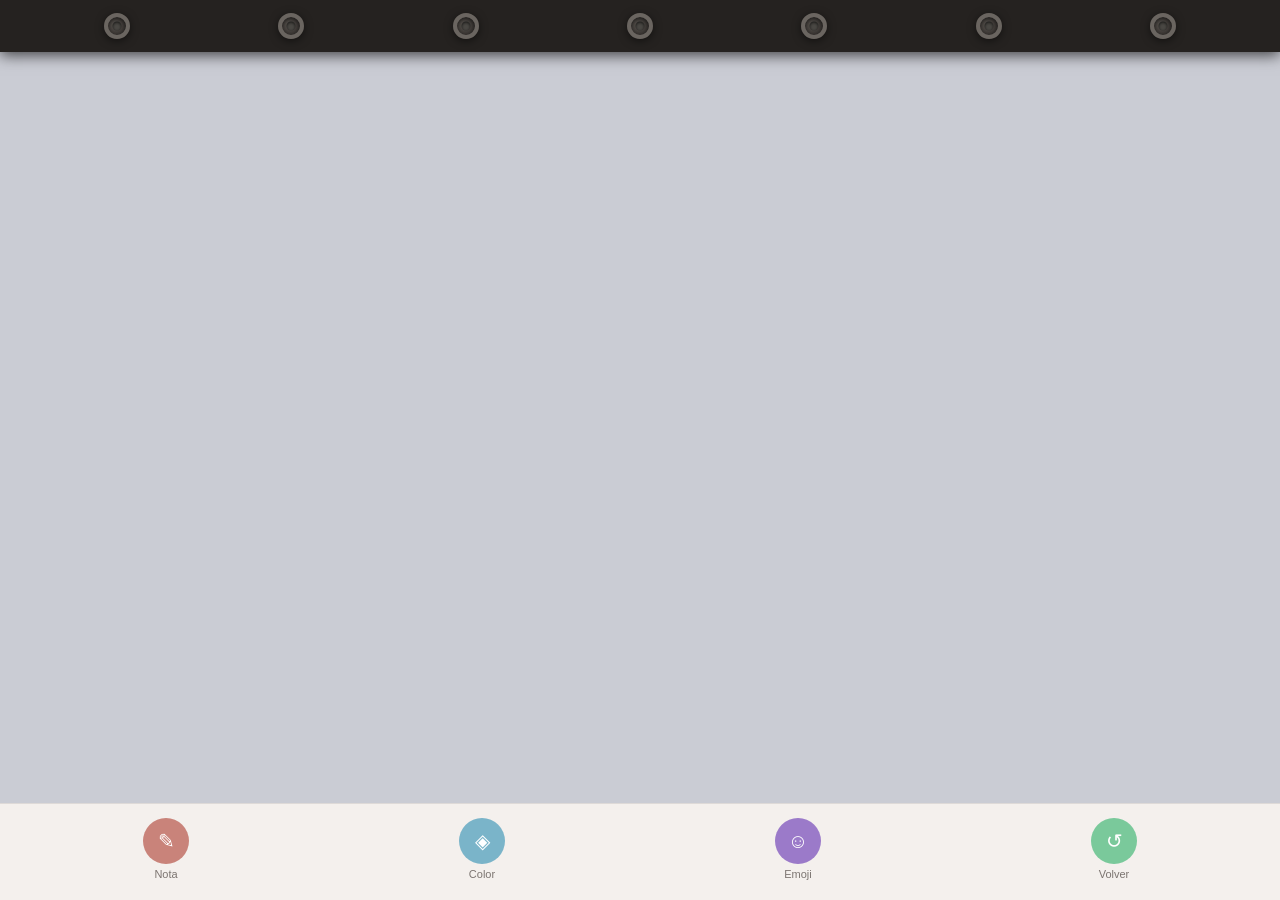
==== tearable.html @ 749ddb3f "Add files via upload" ====
<!DOCTYPE html>
<html lang="es">
<head>
<meta charset="UTF-8">
<meta name="viewport" content="width=device-width, initial-scale=1.0, user-scalable=no">
<title>T-Yel</title>
<link href="https://fonts.googleapis.com/css2?family=Syne:wght@700;800&family=DM+Sans:wght@400;500&display=swap" rel="stylesheet">
<style>
*{box-sizing:border-box;margin:0;padding:0;-webkit-tap-highlight-color:transparent}
html,body{height:100%;overflow:hidden;background:#1a1714;font-family:"DM Sans",sans-serif;user-select:none;touch-action:none}
#wrap{width:100vw;height:100vh;display:flex;flex-direction:column;overflow:hidden}
#top-zone{flex-shrink:0;height:52px;position:relative;z-index:60;background:#252220;box-shadow:0 3px 14px rgba(0,0,0,.7)}
#rings{position:absolute;inset:0;display:flex;align-items:center;justify-content:space-around;padding:0 30px;z-index:62;pointer-events:none}
.ring{width:26px;height:26px;border-radius:50%;border:4px solid #6a6560;background:radial-gradient(circle at 35% 35%,#5a5550,#2e2a28);box-shadow:inset 0 2px 5px rgba(0,0,0,.6),0 2px 8px rgba(0,0,0,.5);position:relative;flex-shrink:0}
.ring::after{content:"";position:absolute;top:50%;left:50%;transform:translate(-50%,-50%);width:9px;height:9px;border-radius:50%;background:#4a4844;box-shadow:inset 0 1px 3px rgba(0,0,0,.7)}
#acc-stack{position:absolute;inset:0;pointer-events:none;z-index:58;overflow:hidden}
.acc-strip{position:absolute;left:0;right:0;top:0;height:52px;display:flex;align-items:center;padding:0 20px;font-family:"Syne",sans-serif;font-size:11px;font-weight:700;color:rgba(255,255,255,.8)}
#stage{flex:1;position:relative;overflow:hidden;min-height:0;touch-action:none}
#tc{position:absolute;inset:0;z-index:6;touch-action:none;cursor:crosshair}
#bar{flex-shrink:0;background:#f4f0ed;display:flex;align-items:center;justify-content:space-around;padding:10px 8px 16px;border-top:1px solid rgba(0,0,0,.09);z-index:10}
.bb{display:flex;flex-direction:column;align-items:center;gap:4px;background:none;border:none;cursor:pointer;padding:4px 10px;border-radius:12px}
.bb:active{background:rgba(0,0,0,.07)}
.bi{width:46px;height:46px;border-radius:50%;display:flex;align-items:center;justify-content:center;font-size:20px;color:#fff;font-style:normal}
.bl{font-size:11px;font-weight:500;color:#7b7470}
#ov{display:none;position:absolute;inset:0;background:rgba(8,6,4,.56);z-index:20}
#ov.on{display:block}
.panel{position:absolute;bottom:-110%;left:0;right:0;background:#faf8f6;border-radius:22px 22px 0 0;padding:16px 18px 28px;z-index:30;transition:bottom .34s cubic-bezier(.22,.8,.22,1);max-height:82%;overflow-y:auto}
.panel.open{bottom:0}
.phan{width:38px;height:4px;background:rgba(0,0,0,.14);border-radius:2px;margin:0 auto 16px}
.ph-row{display:flex;align-items:center;justify-content:space-between;margin-bottom:14px}
.ptit{font-family:"Syne",sans-serif;font-size:13px;font-weight:700;color:#999}
.pcl{background:#e8e4e0;border:none;border-radius:50%;width:30px;height:30px;font-size:16px;cursor:pointer;color:#444;display:flex;align-items:center;justify-content:center;flex-shrink:0}
.dsr{display:flex;align-items:center;gap:10px;margin-bottom:14px;padding:10px 12px;background:#f0ece8;border-radius:12px}
.dsl{font-size:12px;color:#888;font-weight:500;flex-shrink:0}
.dsv{font-family:"Syne",sans-serif;font-size:13px;font-weight:700;color:#1a1612;flex:1}
.dsb{display:flex;gap:6px}
.dsb button{background:#fff;border:1px solid rgba(0,0,0,.12);border-radius:8px;padding:5px 10px;font-size:12px;font-weight:500;cursor:pointer;color:#444}
textarea{width:100%;min-height:90px;border:1.5px solid rgba(0,0,0,.12);border-radius:10px;padding:10px 12px;font-size:14px;color:#1a1612;background:#fff;resize:none;outline:none;font-family:"DM Sans",sans-serif}
.sbtn{width:100%;margin-top:10px;padding:13px;background:var(--ac,#c9837a);color:#fff;border:none;border-radius:10px;font-family:"Syne",sans-serif;font-size:14px;font-weight:700;cursor:pointer}
.xbtn{width:100%;margin-top:8px;padding:11px;background:rgba(0,0,0,.06);color:var(--ac,#c9837a);border:none;border-radius:10px;font-size:13px;cursor:pointer}
.cgrid{display:grid;grid-template-columns:repeat(5,1fr);gap:10px;margin-bottom:12px}
.sw{border-radius:50%;cursor:pointer;border:3px solid transparent;transition:transform .12s,border-color .12s;aspect-ratio:1;max-width:46px;width:100%;margin:0 auto;display:block}
.sw.sel{border-color:#1a1612}
.egrid{display:grid;grid-template-columns:repeat(6,1fr);gap:8px}
.eb{background:rgba(0,0,0,.04);border:none;border-radius:10px;padding:9px 4px;font-size:20px;cursor:pointer;display:flex;align-items:center;justify-content:center}
.cur-em{text-align:center;font-size:28px;margin-bottom:10px;min-height:36px}
#toast{position:fixed;bottom:88px;left:50%;transform:translateX(-50%) translateY(12px);background:#1a1612;color:#fff;padding:8px 18px;border-radius:40px;font-size:12px;opacity:0;transition:opacity .2s,transform .2s;z-index:200;pointer-events:none;white-space:nowrap}
#toast.on{opacity:1;transform:translateX(-50%) translateY(0)}
#si{position:absolute;top:8px;right:10px;background:rgba(0,0,0,.55);color:#fff;padding:5px 12px;border-radius:30px;font-size:11px;font-weight:700;z-index:7;pointer-events:none;opacity:0;transition:opacity .22s}
#si.on{opacity:1}
</style>
</head>
<body>
<div id="wrap">
  <div id="top-zone">
    <div id="acc-stack"></div>
    <div id="rings">
      <div class="ring"></div><div class="ring"></div><div class="ring"></div>
      <div class="ring"></div><div class="ring"></div><div class="ring"></div>
      <div class="ring"></div>
    </div>
  </div>
  <div id="stage">
    <canvas id="tc"></canvas>
    <div id="ov" onclick="closeAll()"></div>
    <div id="si"></div>
    <div class="panel" id="pnota">
      <div class="phan"></div>
      <div class="ph-row"><div class="ptit" id="ntit">Nota</div><button class="pcl" onclick="closeAll()">✕</button></div>
      <div class="dsr"><span class="dsl">Día:</span><span class="dsv" id="nday">—</span><div class="dsb"><button onclick="shiftDay(0,-1)">‹</button><button onclick="shiftDay(0,1)">›</button></div></div>
      <textarea id="ntxt" placeholder="Escribe tu nota..."></textarea>
      <button class="sbtn" onclick="saveNota()">Guardar nota</button>
      <button class="xbtn" onclick="deleteNota()">Borrar nota de este día</button>
    </div>
    <div class="panel" id="pcolor">
      <div class="phan"></div>
      <div class="ph-row"><div class="ptit" id="ctit">Color</div><button class="pcl" onclick="closeAll()">✕</button></div>
      <div class="dsr"><span class="dsl">Día:</span><span class="dsv" id="cday">—</span><div class="dsb"><button onclick="shiftDay(1,-1)">‹</button><button onclick="shiftDay(1,1)">›</button></div></div>
      <div class="cgrid" id="cgrid"></div>
      <button class="xbtn" onclick="clearColor()">Quitar color de este día</button>
    </div>
    <div class="panel" id="pemoji">
      <div class="phan"></div>
      <div class="ph-row"><div class="ptit" id="etit">Emoji</div><button class="pcl" onclick="closeAll()">✕</button></div>
      <div class="dsr"><span class="dsl">Día:</span><span class="dsv" id="eday">—</span><div class="dsb"><button onclick="shiftDay(2,-1)">‹</button><button onclick="shiftDay(2,1)">›</button></div></div>
      <div class="cur-em" id="curem"></div>
      <div class="egrid" id="egrid"></div>
      <button class="xbtn" style="margin-top:10px" onclick="clearEmoji()">Quitar emoji de este día</button>
    </div>
    <div id="toast"></div>
  </div>
  <div id="bar">
    <button class="bb" onclick="openP(0)"><i class="bi" style="background:#c9837a">✎</i><span class="bl">Nota</span></button>
    <button class="bb" onclick="openP(1)"><i class="bi" style="background:#7ab4c9">◈</i><span class="bl">Color</span></button>
    <button class="bb" onclick="openP(2)"><i class="bi" style="background:#9b7ac9">☺</i><span class="bl">Emoji</span></button>
    <button class="bb" onclick="goBack()"><i class="bi" style="background:#7ac99b">↺</i><span class="bl">Volver</span></button>
  </div>
</div>
<script>
'use strict';

/* ══ CONSTANTES ══ */
const MN = ["Enero","Febrero","Marzo","Abril","Mayo","Junio","Julio","Agosto","Septiembre","Octubre","Noviembre","Diciembre"];
const MP = ["#c9837a","#7a9db5","#8fa07a","#b59a7a","#c9837a","#7ab5a0","#9b8fb5","#b5a07a","#7a9db5","#b57a8f","#8a9b7a","#7a8fb5"];
const GP = ["#d4c8c4","#c4cdd4","#c8d0c4","#d4ccc4","#d4c8c4","#c4d0cc","#ccc8d4","#d4ccc4","#c4cdd4","#d4c4cc","#caccd4","#c4cad4"];
const CAL_IMGS = ["[data-uri]","[data-uri]","[data-uri]","[data-uri]","[data-uri]","[data-uri]","[data-uri]","[data-uri]","[data-uri]","[data-uri]","[data-uri]","[data-uri]"];
const SW = ['#FFD93D','#FF9A3C','#FF7878','#FF4C6A','#C47ED6','#7A6FD8','#5B9BF0','#3AC569','#2BD4C4','#888888'];
const EM = ['⭐','❤️','🎯','✅','⚠️','💡','🎉','📅','🔔','🎂','💬','✏️','🏃','💪','🍎','☕','🌙','✨','🌱','📌','🔥','🎵','📝','🏆'];
const DNS = ['domingo','lunes','martes','miércoles','jueves','viernes','sábado'];

/* ══ ESTADO ══ */
const now = new Date();
let cY = now.getFullYear(), cM = now.getMonth();
let pD = [now.getDate(), now.getDate(), now.getDate()];
let pY = [cY,cY,cY], pMo = [cM,cM,cM];
let hist = [], accM = [], cal = {};
try{ cal = JSON.parse(localStorage.getItem('tyc10')||'{}'); }catch(e){}
const persist = () => { try{ localStorage.setItem('tyc10',JSON.stringify(cal)); }catch(e){} };
const K = (y,m,d) => `${y}-${String(m+1).padStart(2,'0')}-${String(d).padStart(2,'0')}`;
const dIn = (y,m) => new Date(y,m+1,0).getDate();
const fD = (y,m,d) => `${DNS[new Date(y,m,d).getDay()]} ${d} de ${MN[m]} ${y}`;
const setAc = col => document.documentElement.style.setProperty('--ac',col);

/* ══ IMÁGENES DE CALENDARIO ══ */
const calImgs = CAL_IMGS.map(src => { const img = new Image(); img.src = src; return img; });

/* ══ WORKER WASM ══ */
const workerSrc = `(function() {
    "use strict";
    const H = (async () => {
        const wasmB64="[base64]/[base64]";const bin=atob(wasmB64);const arr=new Uint8Array(bin.length);for(let i=0;i<bin.length;i++)arr[i]=bin.charCodeAt(i);return WebAssembly.compile(arr.buffer)
    }
    )()
      , P = new Map
      , D = [];
    let J = !1;
    H.then( () => {
        J = !0;
        for (const {id: r, msg: e} of D)
            K(r, e);
        D.length = 0
    }
    ).catch(r => {
        console.error("[cloth.worker] WASM compile failed", r)
    }
    );
    async function Y(r, e, t, a, i, y) {
        const o = await H
          , c = (await WebAssembly.instantiate(o, {})).exports;
        c.init(r, e, t, a, i, y);
        const m = c.pos_ptr()
          , l = c.pos_len()
          , s = new Float32Array(c.memory.buffer,m,l)
          , n = c.particle_count()
          , b = r / t * i;
        return {
            exports: c,
            posView: s,
            pendingMessages: [],
            segX: t,
            segY: a,
            width: r,
            particleCount: n,
            maxLengthSq: b * b,
            normalsBuf: new Float32Array(n * 3),
            indexBuf: new Uint32Array(t * a * 6)
        }
    }
    function Z(r) {
        const {posView: e, segX: t, segY: a, particleCount: i, maxLengthSq: y, normalsBuf: o, indexBuf: u} = r
          , c = t + 1
          , m = i * 3;
        for (let s = 0; s < m; s++)
            o[s] = 0;
        let l = 0;
        for (let s = 0; s < a; s++)
            for (let n = 0; n < t; n++) {
                const _ = n + c * s
                  , b = n + c * (s + 1)
                  , k = n + 1 + c * (s + 1)
                  , S = n + 1 + c * s
                  , d = _ * 3
                  , w = b * 3
                  , v = k * 3
                  , h = S * 3
                  , U = e[d]
                  , E = e[d + 1]
                  , G = e[d + 2]
                  , L = e[w]
                  , M = e[w + 1]
                  , F = e[w + 2]
                  , N = e[v]
                  , Q = e[v + 1]
                  , j = e[v + 2]
                  , R = e[h]
                  , I = e[h + 1]
                  , O = e[h + 2];
                let f = U - L
                  , p = E - M
                  , x = G - F;
                const X = f * f + p * p + x * x;
                f = U - R,
                p = E - I,
                x = G - O;
                const ee = f * f + p * p + x * x;
                if (X < y && ee < y) {
                    u[l++] = _,
                    u[l++] = b,
                    u[l++] = S;
                    const q = L - U
                      , $ = M - E
                      , g = F - G
                      , V = R - U
                      , C = I - E
                      , W = O - G
                      , A = $ * W - g * C
                      , z = g * V - q * W
                      , B = q * C - $ * V;
                    o[d] += A,
                    o[d + 1] += z,
                    o[d + 2] += B,
                    o[w] += A,
                    o[w + 1] += z,
                    o[w + 2] += B,
                    o[h] += A,
                    o[h + 1] += z,
                    o[h + 2] += B
                }
                f = L - N,
                p = M - Q,
                x = F - j;
                const te = f * f + p * p + x * x;
                f = N - R,
                p = Q - I,
                x = j - O;
                const ne = f * f + p * p + x * x;
                if (te < y && ne < y) {
                    u[l++] = b,
                    u[l++] = k,
                    u[l++] = S;
                    const q = N - L
                      , $ = Q - M
                      , g = j - F
                      , V = R - L
                      , C = I - M
                      , W = O - F
                      , A = $ * W - g * C
                      , z = g * V - q * W
                      , B = q * C - $ * V;
                    o[w] += A,
                    o[w + 1] += z,
                    o[w + 2] += B,
                    o[v] += A,
                    o[v + 1] += z,
                    o[v + 2] += B,
                    o[h] += A,
                    o[h + 1] += z,
                    o[h + 2] += B
                }
            }
        for (let s = 0; s < i; s++) {
            const n = s * 3
              , _ = o[n]
              , b = o[n + 1]
              , k = o[n + 2]
              , S = Math.sqrt(_ * _ + b * b + k * k);
            if (S > 1e-6) {
                const d = 1 / S;
                o[n] = _ * d,
                o[n + 1] = b * d,
                o[n + 2] = k * d
            } else
                o[n] = 0,
                o[n + 1] = 0,
                o[n + 2] = 1
        }
        return l
    }
    self.onmessage = r => {
        const e = r.data
          , t = e.id;
        if (!J) {
            D.push({
                id: t,
                msg: e
            });
            return
        }
        K(t, e)
    }
    ;
    let T = !1;
    function K(r, e) {
        if (e.type === "init") {
            e.debug && (T = !0),
            Y(e.width, e.height, e.segX, e.segY, e.tearThreshold, e.stiffness).then(a => {
                P.set(r, a),
                self.postMessage({
                    type: "ready",
                    id: r,
                    particleCount: a.exports.particle_count(),
                    constraintCount: a.exports.constraint_count()
                });
                for (const i of a.pendingMessages)
                    K(r, i);
                a.pendingMessages.length = 0
            }
            ).catch(a => {
                console.error("[cloth.worker] init failed", a)
            }
            );
            return
        }
        if (e.type === "dispose") {
            P.delete(r);
            return
        }
        const t = P.get(r);
        if (t)
            switch (e.type) {
            case "grab":
                t.exports.grab(e.slot ?? 0, e.x, e.y, e.z, e.radius);
                break;
            case "moveGrab":
                t.exports.move_grab(e.slot ?? 0, e.x, e.y, e.strength);
                break;
            case "releaseGrab":
                typeof e.slot == "number" ? t.exports.release_grab(e.slot) : t.exports.release_all_grabs();
                break;
            case "cut":
                t.exports.cut(e.mx, e.my, e.mz, e.px, e.py, e.radius);
                break;
            case "drop":
                t.exports.drop_pins();
                break;
            case "step":
                {
                    if (T) {
                        const l = performance.now();
                        t.exports.step(e.gx, e.gy, e.gz, e.damping, e.iterations, e.subSteps);
                        const s = performance.now() - l
                          , n = t._stats || (t._stats = {
                            sum: 0,
                            max: 0,
                            n: 0
                        });
                        n.sum += s,
                        s > n.max && (n.max = s),
                        n.n++,
                        s > 10 && console.warn(\`[cloth.worker SPIKE id=\${r}] step=\${s.toFixed(1)}ms\`),
                        n.n >= 60 && (console.log(\`[cloth.worker id=\${r}] step avg=\${(n.sum / n.n).toFixed(2)}ms  max=\${n.max.toFixed(2)}ms  over \${n.n} steps\`),
                        n.sum = 0,
                        n.max = 0,
                        n.n = 0)
                    } else
                        t.exports.step(e.gx, e.gy, e.gz, e.damping, e.iterations, e.subSteps);
                    let a = t.posView;
                    if (a.buffer !== t.exports.memory.buffer || a.length !== t.exports.pos_len()) {
                        const l = t.exports.pos_ptr()
                          , s = t.exports.pos_len();
                        a = new Float32Array(t.exports.memory.buffer,l,s),
                        t.posView = a
                    }
                    let i;
                    const y = e.buffer;
                    y instanceof ArrayBuffer && y.byteLength === a.byteLength ? i = y : i = new ArrayBuffer(a.byteLength),
                    new Float32Array(i).set(a);
                    const u = Z(t)
                      , c = new ArrayBuffer(t.normalsBuf.byteLength);
                    new Float32Array(c).set(t.normalsBuf);
                    const m = new ArrayBuffer(u * 4);
                    new Uint32Array(m).set(t.indexBuf.subarray(0, u)),
                    self.postMessage({
                        type: "stepResult",
                        id: r,
                        buffer: i,
                        normals: c,
                        index: m,
                        drawCount: u,
                        brokenCount: t.exports.broken_count()
                    }, [i, c, m]);
                    break
                }
            }
    }
}
)();
`;
const workerBlob = new Blob([workerSrc], {type:'text/javascript'});
const workerURL = URL.createObjectURL(workerBlob);
let worker = null;
let workerReady = false;
let workerCallbacks = new Map();
let workerIdCounter = 0;
const CLOTH_ID = 'main';

function initWorker() {
  worker = new Worker(workerURL);
  worker.onmessage = e => {
    const msg = e.data;
    if (msg.type === 'ready' && msg.id === CLOTH_ID) {
      workerReady = true;
      console.log('[WASM] ready — cM:', cM, MN[cM], 'particles:', msg.particleCount);
      startLoop();
    } else if (msg.type === 'stepResult' && msg.id === CLOTH_ID) {
      /* workerReady=false si startCloth se llamó → ignorar stepResult rezagado */
      if (workerReady) onStepResult(msg);
    }
  };
  worker.onerror = e => console.error('[Worker]', e);
}

/* ══ CANVAS & CLOTH ══ */
const canvas = document.getElementById('tc');
const ctx = canvas.getContext('2d');

const SEG_X = 40;  /* segmentos horizontales */
const SEG_Y = 50;  /* segmentos verticales */
const GRAVITY = {gx:0, gy:-3.5, gz:0};
const DAMPING = 0.98;
const ITERATIONS = 12;
const SUB_STEPS = 2;
const TEAR_THRESHOLD = 0.08;
const STIFFNESS = 0.85;

let positions = null;
let indices = null;
let drawCount = 0;
let snap = null;
let animId = null;
let advancing = false;
let stepBuffer = null;
let generation = 0;  /* invalida stepResults de meses anteriores */

/* Coordenadas WASM (-1..1) → píxeles canvas */
function wasmToCanvas(x, y) {
  return {
    px: (x + 1) * 0.5 * canvas.width,
    py: (1 - y) * 0.5 * canvas.height
  };
}

/* Píxeles canvas → coordenadas WASM */
function canvasToWasm(px, py) {
  return {
    x: px / canvas.width * 2 - 1,
    y: 1 - py / canvas.height * 2,
    z: 0
  };
}

function resizeCanvas() {
  const st = document.getElementById('stage');
  canvas.width = st.clientWidth;
  canvas.height = st.clientHeight;
}

function captureSnap() {
  return new Promise(res => {
    const W = canvas.width, H = canvas.height;
    const col = MP[cM], gc = GP[cM];
    const off = document.createElement('canvas');
    off.width = W; off.height = H;
    const oc = off.getContext('2d');

    /* cabecera */
    oc.fillStyle = col;
    oc.fillRect(0, 0, W, H * 0.22);
    const fs = Math.min(H*0.16, W*0.13);
    oc.font = `800 ${fs}px "Syne",sans-serif`;
    oc.fillStyle = 'rgba(255,255,255,.93)';
    oc.textAlign = 'left'; oc.textBaseline = 'alphabetic';
    oc.fillText(MN[cM], W*0.05, H*0.18);
    oc.font = `400 ${Math.round(fs*.28)}px "Syne",sans-serif`;
    oc.fillStyle = 'rgba(255,255,255,.55)';
    oc.fillText(String(cY), W*0.055, H*0.21);

    /* espirales */
    const nH=10, hS=W/(nH+1);
    for(let i=1;i<=nH;i++){
      const hx=hS*i, hy=H*0.011;
      oc.beginPath();oc.arc(hx,hy,W*0.012,0,Math.PI*2);
      oc.fillStyle='rgba(0,0,0,0.18)';oc.fill();
      oc.beginPath();oc.arc(hx,hy,W*0.007,0,Math.PI*2);
      oc.fillStyle='rgba(255,255,255,0.9)';oc.fill();
    }

    /* grid */
    const phH = H * 0.22;
    oc.fillStyle = gc;
    oc.fillRect(0, phH, W, H - phH);

    /* días */
    const DN = ['D','L','M','X','J','V','S'];
    const gt = phH + H*0.04;
    const cw = W/7, ch = (H - gt) / 7;
    const fd = new Date(cY,cM,1).getDay();
    const nd = dIn(cY,cM);
    const isnow = cY===now.getFullYear()&&cM===now.getMonth();
    oc.textAlign='center'; oc.textBaseline='middle';

    /* cabeceras días */
    const wdSz = Math.round(W*0.04);
    oc.font = `600 ${wdSz}px "Syne",sans-serif`;
    DN.forEach((d,i) => {
      oc.fillStyle = (i===0||i===6) ? col : '#777';
      oc.fillText(d, cw*i+cw/2, phH+H*0.025);
    });

    /* números */
    const nSz = Math.min(Math.round(W*0.042), Math.round(ch*0.55));
    for(let d=1;d<=nd;d++){
      const idx=fd+d-1, c2=idx%7, row=Math.floor(idx/7);
      const cx=c2*cw+cw/2, cy=gt+row*ch+ch*0.42;
      const dow=(fd+d-1)%7, wk=dow===0||dow===6;
      const tod=isnow&&d===now.getDate();
      const e=cal[K(cY,cM,d)]||{};
      if(e.color){oc.fillStyle=e.color+'55';oc.fillRect(c2*cw,gt+row*ch,cw,ch);}
      oc.font=`700 ${nSz}px "Syne",sans-serif`;
      if(tod){
        oc.fillStyle=col;oc.beginPath();oc.arc(cx,cy,Math.min(cw,ch)*.36,0,Math.PI*2);oc.fill();
        oc.fillStyle='#fff';
      }else{oc.fillStyle=wk?col:'#1a1612';}
      oc.fillText(String(d),cx,cy);
      if(e.emoji){oc.font=`11px sans-serif`;oc.fillText(e.emoji,cx,cy+ch*.3);}
      if(e.nota){
        oc.fillStyle='#fff';oc.beginPath();oc.arc(cx,cy+ch*.38,3,0,Math.PI*2);oc.fill();
        oc.strokeStyle=col;oc.lineWidth=1.5;oc.beginPath();oc.arc(cx,cy+ch*.38,3,0,Math.PI*2);oc.stroke();
      }
    }
    res(off);
  });
}

function initCloth() {
  if (!worker) return;
  const W = canvas.width, H = canvas.height;
  worker.postMessage({
    type: 'init',
    id: CLOTH_ID,
    width: W,
    height: H,
    segX: SEG_X,
    segY: SEG_Y,
    tearThreshold: TEAR_THRESHOLD,
    stiffness: STIFFNESS
  });
}

function sendStep() {
  if (!worker || !workerReady || advancing) return;
  const buf = stepBuffer;
  stepBuffer = null;
  worker.postMessage({
    type: 'step',
    id: CLOTH_ID,
    gx: GRAVITY.gx, gy: GRAVITY.gy, gz: GRAVITY.gz,
    damping: DAMPING,
    iterations: ITERATIONS,
    subSteps: SUB_STEPS,
    buffer: buf
  }, buf ? [buf] : []);
  stepBuffer = null;
}

function onStepResult(msg) {
  /* Ignorar si ya estamos avanzando (stepResult rezagado del mes anterior) */
  if (advancing) return;

  positions = new Float32Array(msg.buffer);
  indices = new Uint32Array(msg.index);
  drawCount = msg.drawCount;
  stepBuffer = msg.buffer;

  /* Detectar caída completa */
  if (msg.brokenCount > (SEG_X * SEG_Y * 0.92)) {
    console.log('[TYEL] Advancing! broken='+msg.brokenCount);
    advancing = true;
    setTimeout(() => { advanceMonth(); }, 400);
    return; /* no pedir más steps */
  }

  renderFrame();
  sendStep(); /* pedir el siguiente step */
}

function renderFrame() {
  ctx.clearRect(0, 0, canvas.width, canvas.height);
  if (!snap || !positions || drawCount === 0) return;

  const W = canvas.width, H = canvas.height;
  const cols = SEG_X + 1;

  /* Convertir posiciones WASM a píxeles */
  const px = new Float32Array(positions.length / 3);
  const py = new Float32Array(positions.length / 3);
  const n = positions.length / 3;
  for (let i = 0; i < n; i++) {
    px[i] = (positions[i*3] + 1) * 0.5 * W;
    py[i] = (1 - positions[i*3+1]) * 0.5 * H;
  }

  /* UV coords en el snap */
  const sw = canvas.width / SEG_X;
  const sh = canvas.height / SEG_Y;

  /* Dibujar triángulos del índice del WASM */
  for (let i = 0; i < drawCount; i += 3) {
    const i0 = indices[i], i1 = indices[i+1], i2 = indices[i+2];
    const x0=px[i0],y0=py[i0],x1=px[i1],y1=py[i1],x2=px[i2],y2=py[i2];

    /* UV: fila y col de cada índice */
    const r0=Math.floor(i0/cols),c0=i0%cols;
    const r1=Math.floor(i1/cols),c1=i1%cols;
    const r2=Math.floor(i2/cols),c2=i2%cols;
    const u0=c0*sw,v0=r0*sh,u1=c1*sw,v1=r1*sh,u2=c2*sw,v2=r2*sh;

    drawTri(x0,y0,x1,y1,x2,y2,u0,v0,u1,v1,u2,v2);
  }
}

function drawTri(x0,y0,x1,y1,x2,y2,u0,v0,u1,v1,u2,v2) {
  const den = u0*(v1-v2)+u1*(v2-v0)+u2*(v0-v1);
  if (Math.abs(den) < 0.001) return;
  ctx.save();
  ctx.beginPath();ctx.moveTo(x0,y0);ctx.lineTo(x1,y1);ctx.lineTo(x2,y2);ctx.closePath();ctx.clip();
  const a=(x0*(v1-v2)+x1*(v2-v0)+x2*(v0-v1))/den;
  const b=(y0*(v1-v2)+y1*(v2-v0)+y2*(v0-v1))/den;
  const c=(x0*(u2-u1)+x1*(u0-u2)+x2*(u1-u0))/den;
  const d=(y0*(u2-u1)+y1*(u0-u2)+y2*(u1-u0))/den;
  const e=x0-a*u0-c*v0, f=y0-b*u0-d*v0;
  ctx.transform(a,b,c,d,e,f);
  ctx.drawImage(snap,0,0);
  ctx.restore();
}

function startLoop() {
  sendStep();
}

/* ══ INICIO ══ */
async function startCloth() {
  console.log('[TYEL] startCloth() cM='+cM+' MN='+MN[cM]);
  advancing = false;
  workerReady = false;
  positions = null; drawCount = 0; stepBuffer = null;
  generation++;  /* invalidar callbacks anteriores */
  const myGen = generation;

  /* Crear worker si no existe aún */
  if (!worker) initWorker();

  /* Disponer instancia anterior si existe */
  worker.postMessage({type:'dispose', id:CLOTH_ID});

  /* Esperar layout */
  const st = document.getElementById('stage');
  let tries = 0;
  while((st.clientWidth===0||st.clientHeight===0) && tries++<20)
    await new Promise(r=>setTimeout(r,50));
  resizeCanvas();

  /* Capturar snapshot del mes actual */
  snap = await captureSnap();

  /* Inicializar nuevo cloth — el worker responderá 'ready' y llamará startLoop() */
  initCloth();
}

function build() {
  const pm = cM===0?11:cM-1, py = cM===0?cY-1:cY;
  /* Dibujar mes anterior en el fondo del stage */
  drawBackMonth(py, pm);
  setAc(MP[cM]);
  startCloth();
}

function drawBackMonth(y, m) {
  /* Mes anterior visible directamente en el stage como fondo */
  const back = document.getElementById('stage');
  back.style.background = GP[m];
  /* Podríamos dibujar el mes anterior aquí pero el canvas lo cubre */
}

/* ══ AVANZAR MES ══ */
function advanceMonth() {
  pushAcc(cY, cM);
  hist.push({y:cY, m:cM});
  cM++; if(cM>11){cM=0;cY++;}
  [0,1,2].forEach(i=>{pD[i]=1;pY[i]=cY;pMo[i]=cM;});
  build();
  toast(MN[cM]+' '+cY);
}

function goBack() {
  if (!hist.length) { toast('Ya estás en el primer mes'); return; }
  popAcc();
  const p = hist.pop(); cY=p.y; cM=p.m;
  [0,1,2].forEach(i=>{pD[i]=1;pY[i]=cY;pMo[i]=cM;});
  build();
  toast('↺ '+MN[cM]+' '+cY);
}

/* ══ ACUMULADAS ══ */
function pushAcc(y,m){accM.push({y,m,col:MP[m]});renderAcc();}
function popAcc(){if(accM.length)accM.pop();renderAcc();}
function renderAcc(){
  const el=document.getElementById('acc-stack');el.innerHTML='';
  accM.slice(-4).forEach((it,i,arr)=>{
    const d=document.createElement('div');d.className='acc-strip';
    const offset=(arr.length-1-i)*4;
    d.style.cssText=`background:${it.col};transform:translateY(${offset}px);opacity:${0.4+i*0.15};z-index:${56+i}`;
    d.textContent=MN[it.m]+' '+it.y;
    el.appendChild(d);
  });
}

/* ══ INTERACCIÓN CON EL CLOTH ══ */
const stage = document.getElementById('stage');
let mouseDown = false, lastMX=0, lastMY=0;

function getCanvasPos(e) {
  const r = canvas.getBoundingClientRect();
  const s = e.touches ? e.touches[0] : e;
  return {x: s.clientX - r.left, y: s.clientY - r.top};
}

function onPointerDown(e) {
  if (advancing || document.querySelector('.panel.open')) return;
  if (e.target.closest && (e.target.closest('.panel')||e.target.closest('#ov'))) return;
  const pos = getCanvasPos(e);
  lastMX = pos.x; lastMY = pos.y;
  mouseDown = true;
  const w = canvasToWasm(pos.x, pos.y);
  if (worker && workerReady) worker.postMessage({type:'grab', id:CLOTH_ID, slot:0, x:w.x, y:w.y, z:w.z, radius:0.35});
  if (e.cancelable) e.preventDefault();
}

function onPointerMove(e) {
  if (!mouseDown) return;
  const pos = getCanvasPos(e);
  const w = canvasToWasm(pos.x, pos.y);
  if (worker && workerReady) worker.postMessage({type:'moveGrab', id:CLOTH_ID, slot:0, x:w.x, y:w.y, z:w.z, strength:0.65});
  lastMX = pos.x; lastMY = pos.y;
  if (e.cancelable) e.preventDefault();
}

function onPointerUp(e) {
  if (!mouseDown) return;
  mouseDown = false;
  if (worker && workerReady) worker.postMessage({type:'releaseGrab', id:CLOTH_ID, slot:0});
}

canvas.addEventListener('mousedown', onPointerDown);
canvas.addEventListener('touchstart', onPointerDown, {passive:false});
document.addEventListener('mousemove', onPointerMove);
document.addEventListener('touchmove', onPointerMove, {passive:false});
document.addEventListener('mouseup', onPointerUp);
document.addEventListener('touchend', onPointerUp);

/* Click para seleccionar día (corto) */
let tapStartTime = 0;
canvas.addEventListener('mousedown', () => tapStartTime = Date.now());
canvas.addEventListener('mouseup', e => {
  if (Date.now() - tapStartTime < 200) {
    const pos = getCanvasPos(e);
    tapDay(pos.x, pos.y);
  }
});

/* ══ TAP DÍA ══ */
function tapDay(px, py) {
  if (document.querySelector('.panel.open')) return;
  const st = document.getElementById('stage');
  const W = st.clientWidth, H = st.clientHeight;
  const phH = H * 0.22;
  const gt = phH + H*0.04;
  const cw = W/7, ch = (H-gt)/7;
  const fd = new Date(cY,cM,1).getDay();
  const nd = dIn(cY,cM);
  for (let d=1;d<=nd;d++) {
    const idx=fd+d-1, c2=idx%7, row=Math.floor(idx/7);
    const cx=c2*cw+cw/2, cy=gt+row*ch+ch*0.42;
    const r = Math.min(cw,ch)*0.42;
    if (Math.abs(px-cx)<r && Math.abs(py-cy)<r) {
      [0,1,2].forEach(i=>{pD[i]=d;pY[i]=cY;pMo[i]=cM;});
      const si=document.getElementById('si');
      si.textContent=fD(cY,cM,d);si.classList.add('on');
      setTimeout(()=>si.classList.remove('on'),2400);
      return;
    }
  }
}

/* ══ PANELES ══ */
function openP(type) {
  closeAll(); refreshPD(type);
  const ids=['pnota','pcolor','pemoji'];
  document.getElementById(ids[type]).classList.add('open');
  document.getElementById('ov').classList.add('on');
  if(type===0){
    const k=K(pY[0],pMo[0],pD[0]);
    document.getElementById('ntxt').value=(cal[k]&&cal[k].nota)||'';
    setTimeout(()=>document.getElementById('ntxt').focus(),350);
  }
  if(type===2) document.getElementById('curem').textContent=(cal[K(pY[2],pMo[2],pD[2])]||{}).emoji||'';
}
function refreshPD(type) {
  const y=pY[type],m=pMo[type],d=pD[type];
  const fd=fD(y,m,d);
  if(type===0){document.getElementById('ntit').textContent='Nota · '+MN[m];document.getElementById('nday').textContent=fd;}
  else if(type===1){
    document.getElementById('ctit').textContent='Color · '+MN[m];document.getElementById('cday').textContent=fd;
    const cur=(cal[K(y,m,d)]||{}).color||'';
    document.getElementById('cgrid').innerHTML=SW.map(c=>`<div class="sw${cur===c?' sel':''}" style="background:${c}" onclick="saveColor('${c}')"></div>`).join('');
  }else{
    document.getElementById('etit').textContent='Emoji · '+MN[m];document.getElementById('eday').textContent=fd;
    document.getElementById('egrid').innerHTML=EM.map(em=>`<button class="eb" onclick="saveEmoji('${em}')">${em}</button>`).join('');
  }
}
function shiftDay(type,delta){
  let d=pD[type],m=pMo[type],y=pY[type];
  d+=delta;
  if(d<1){m--;if(m<0){m=11;y--;}d=dIn(y,m);}
  else if(d>dIn(y,m)){m++;if(m>11){m=0;y++;}d=1;}
  pD[type]=d;pMo[type]=m;pY[type]=y;refreshPD(type);
  if(type===0){const k=K(y,m,d);document.getElementById('ntxt').value=(cal[k]&&cal[k].nota)||'';}
  if(type===2)document.getElementById('curem').textContent=(cal[K(y,m,d)]||{}).emoji||'';
}
function closeAll(){document.querySelectorAll('.panel').forEach(p=>p.classList.remove('open'));document.getElementById('ov').classList.remove('on');}

/* ══ ACCIONES ══ */
function refreshSnap(){ captureSnap().then(s=>{snap=s;}); }
function saveNota(){const y=pY[0],m=pMo[0],d=pD[0],k=K(y,m,d),v=document.getElementById('ntxt').value.trim();if(!cal[k])cal[k]={};if(v)cal[k].nota=v;else delete cal[k].nota;persist();closeAll();refreshSnap();toast('Nota guardada ✓');}
function deleteNota(){const y=pY[0],m=pMo[0],d=pD[0],k=K(y,m,d);if(cal[k])delete cal[k].nota;persist();closeAll();refreshSnap();toast('Nota borrada');}
function saveColor(col){const y=pY[1],m=pMo[1],d=pD[1],k=K(y,m,d);if(!cal[k])cal[k]={};cal[k].color=col;persist();closeAll();refreshSnap();toast('Color aplicado ✓');}
function clearColor(){const y=pY[1],m=pMo[1],d=pD[1],k=K(y,m,d);if(cal[k])delete cal[k].color;persist();closeAll();refreshSnap();toast('Color quitado');}
function saveEmoji(em){const y=pY[2],m=pMo[2],d=pD[2],k=K(y,m,d);if(!cal[k])cal[k]={};cal[k].emoji=em;persist();closeAll();refreshSnap();toast(em+' añadido ✓');}
function clearEmoji(){const y=pY[2],m=pMo[2],d=pD[2],k=K(y,m,d);if(cal[k])delete cal[k].emoji;persist();closeAll();refreshSnap();toast('Emoji quitado');}

let tt;
function toast(msg){const t=document.getElementById('toast');t.textContent=msg;t.classList.add('on');clearTimeout(tt);tt=setTimeout(()=>t.classList.remove('on'),1900);}

window.addEventListener('resize',()=>{resizeCanvas();snap&&captureSnap().then(s=>snap=s);});
document.addEventListener('keydown',e=>{if(e.key==='Escape')closeAll();});

setAc(MP[cM]);
build();
</script>
</body>
</html>
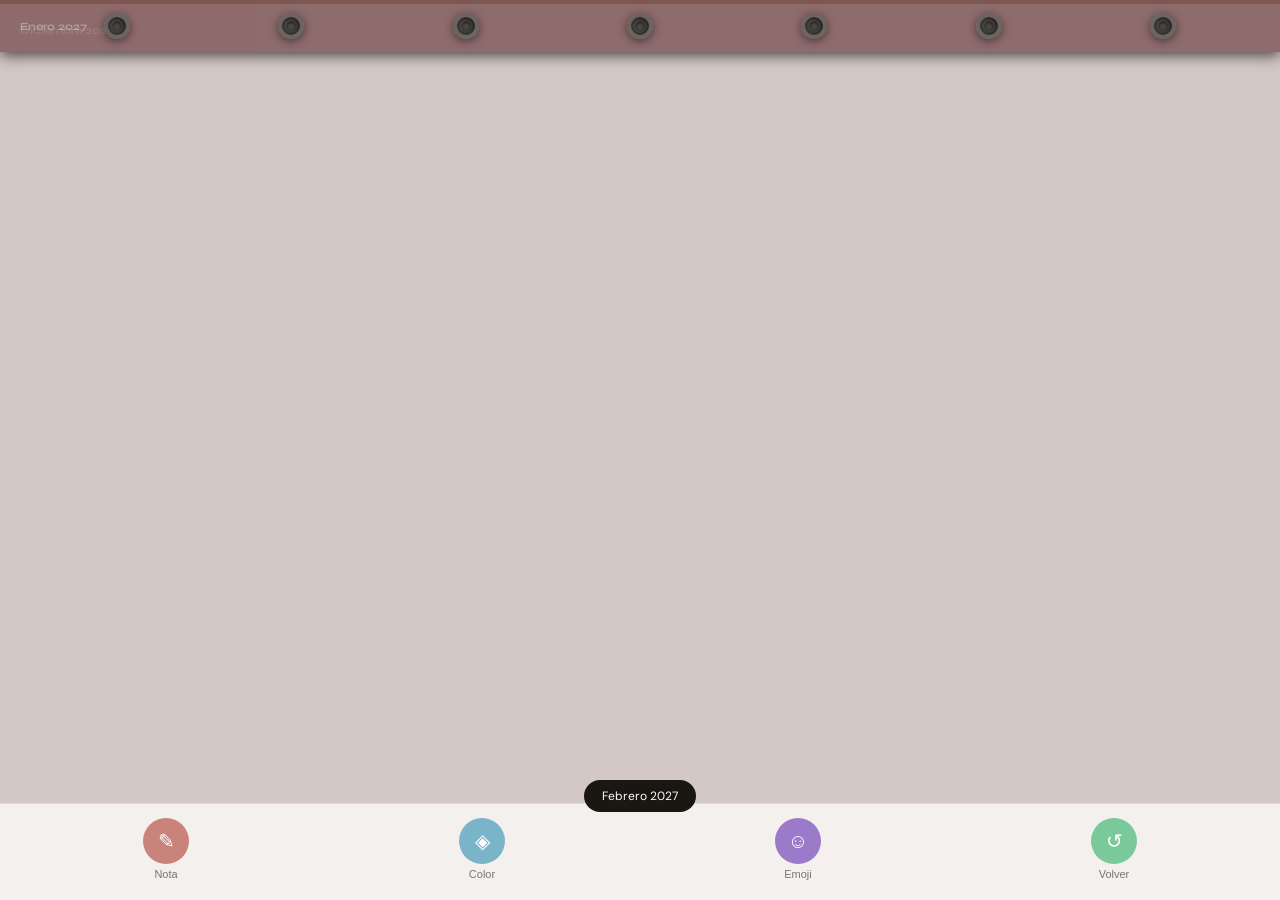
==== commit 5d71a719: "Add files via upload" ====
--- a/tearable.html
+++ b/tearable.html
@@ -128,7 +128,7 @@
 const workerSrc = `(function() {
     "use strict";
     const H = (async () => {
-        const wasmB64="[base64]/[base64]";const bin=atob(wasmB64);const arr=new Uint8Array(bin.length);for(let i=0;i<bin.length;i++)arr[i]=bin.charCodeAt(i);return WebAssembly.compile(arr.buffer)
+        const wasmB64="AGFzbQEAAAABZg9gAX8AYAZ/f39/f38AYAJ/fwBgBX9/f39/AGAFf399fX8AYAF9AX1gA39/fwBgAAF/YAZ9fX19fX0AYAAAYAV/fX19fQBgBn19f399fQBgBH99fX0AYAZ9fX19f38AYAR/f39/AAMcGwABAgADBAUABgcHCAkKCwkJDAcHBwkADQIJDgUDAQARBhkDfwFBgIDAAAt/[base64]/aiIIIAVqQQAgBGsiCXGtIAOtfiIKQiCIp0UNAEEAIQMMAQsCQCAKpyIDQYCAgIB4IARrTQ0AQQAhAwwBCwJAAkACQAJAAkAgAUUNAAJAQQAoApCIwIAAIgcNAEGgiMCAACEHQQBBoIjAgAA2ApCIwIAACwJAIAggB2ogCXEiByADaiIIQf//A2pBEHYiCT8AIgtNDQAgCSALa0AAQX9GDQMLQQAgCDYCkIjAgAAgB0UNAiAFIAFsIgVFDQEgByACIAX8CgAADAELAkAgAw0AIAQhBwwDCwJAQQAoApCIwIAAIgcNAEGgiMCAACEHQQBBoIjAgAA2ApCIwIAACwJAIAggB2ogCXEiByADaiIFQf//[base64]/[base64]///4d4Sw0AAkAgAEMAAAAAXA0AIAAPCwJAIAFBgICA/AdHDQAgAA8LQwAAwH8hAiABQYCAgPwHSw0BIABDAAAAS5S8QYCAgKR/aiEBC0KAgICADEKAgICADCABQRB2Qf4BcTMBjITAgABCEIYiAyABQQd0QYD///8HcSABQQh0QYCAgIB4ciABQYCAgARxGyIErX5CIIgiBSADfkIgiH1C/////w+DIgYgA35CH4hC/v///w+DIAYgBX5CH4hC/v///w+DIgN+QiCIfUL/////D4MgA35CJoinIgcgB2wgBEEQdGsgB2oiBEEfdiAHakH///[base64]/[base64]/AkBBACgCrIbAgAAiAEUNACAARQ0AQQAoAqiGwIAAQQAgAPwLAAsL0QMEAn8BfQZ/[base64]////8DSw0AIApB/P///wdLDQACQCAKDQBBBCELQQAhCkEEIQ0MAwsCQEEAKAKQiMCAACILDQBBoIjAgAAhC0EAQaCIwIAANgKQiMCAAAsCQAJAIAtBA2pBfHEiCyAKaiINQf//A2pBEHYiDj8AIg9NDQAgDiAPa0AAQX9GDQELQQAgDTYCkIjAgAAgCw0CC0EEIQsLIAsgChCCgICAAAALAkAgCkUiDw0AIAtBACAK/AsACwJAQQAoApCIwIAAIg0NAEGgiMCAACENQQBBoIjAgAA2ApCIwIAACwJAIA1BA2pBfHEiDSAKaiIOQf//A2pBEHYiED8AIhFNDQAgECARa0AAQX9GDQILQQAgDjYCkIjAgAAgDUUNAQJAIA8NACANQQAgCvwLAAsgDCEKCyAJQX9MDQFBASEOAkAgCUUNAAJAQQAoApCIwIAAIg4NAEGgiMCAACEOQQBBoIjAgAA2ApCIwIAACwJAIA4gCWoiD0H//wNqQRB2IhA/ACIRTQ0AIBAgEWtAAEF/[base64]/[base64]/AoAAAsgBkGQAmokgICAgAAPCxCPgICAAAALEJCAgIAAAAsNAEEAQQAQmICAgAAACwkAEJmAgIAAAAviBAcDfwF9AX8BfQF/[base64]/[base64]/An0BfwF9AX8CfRB/BH0BfwF+AX8CfgF/[base64]/[base64]////h3hLDQACQCAqQYCAgPwHRw0AIA0hKAwCC0MAAMB/ISggKkGAgID8B0sNASANQwAAAEuUvEGAgICkf2ohKgtCgICAgAxCgICAgAwgKkEQdkH+AXEzAYyEwIAAQhCGIisgKkEHdEGA////B3EgKkEIdEGAgICAeHIgKkGAgIAEcRsiLK1+QiCIIi0gK35CIIh9Qv////8PgyIuICt+Qh+IQv7///8PgyAuIC1+Qh+IQv7///8PgyIrfkIgiH1C/////w+DICt+QiaIpyIvIC9sICxBEHRrIC9qIixBH3YgL2pB////A3EgKkEBdkGAgID+AWpBgICA/[base64]/AkACQCADQQBODQBBASEBQQQhBEEAIQMMAQsCQAJAAkACQAJAIAFFDQACQEEAKAKQiMCAACIEDQBBoIjAgAAhBEEAQaCIwIAANgKQiMCAAAsCQCAEIANqIgVB//8DakEQdiIGPwAiB00NACAGIAdrQABBf0YNAgtBACAFNgKQiMCAACABRQ0DIAQgAiAB/AoAAAwDCwJAQQAoApCIwIAAIgQNAEGgiMCAACEEQQBBoIjAgAA2ApCIwIAACyAEIANqIgFB//[base64]/w79JftH+XP3qvXq8zTyh/Dj7kfts+sn6qPoJ+ey5UPk3OJ64SDgy9593TTc8dqz2XvYSNca1vHUzdOt0pLRe9Bpz1vOUc1KzEjLSspPyVjIZMd0xofFncS3w9TC9MEWwTzAZb+Qvr6977wjvFm7kbrMuQq5SriMt9C2F7ZgtQ==";const bin=atob(wasmB64);const arr=new Uint8Array(bin.length);for(let i=0;i<bin.length;i++)arr[i]=bin.charCodeAt(i);return WebAssembly.compile(arr.buffer)
     }
     )()
       , P = new Map
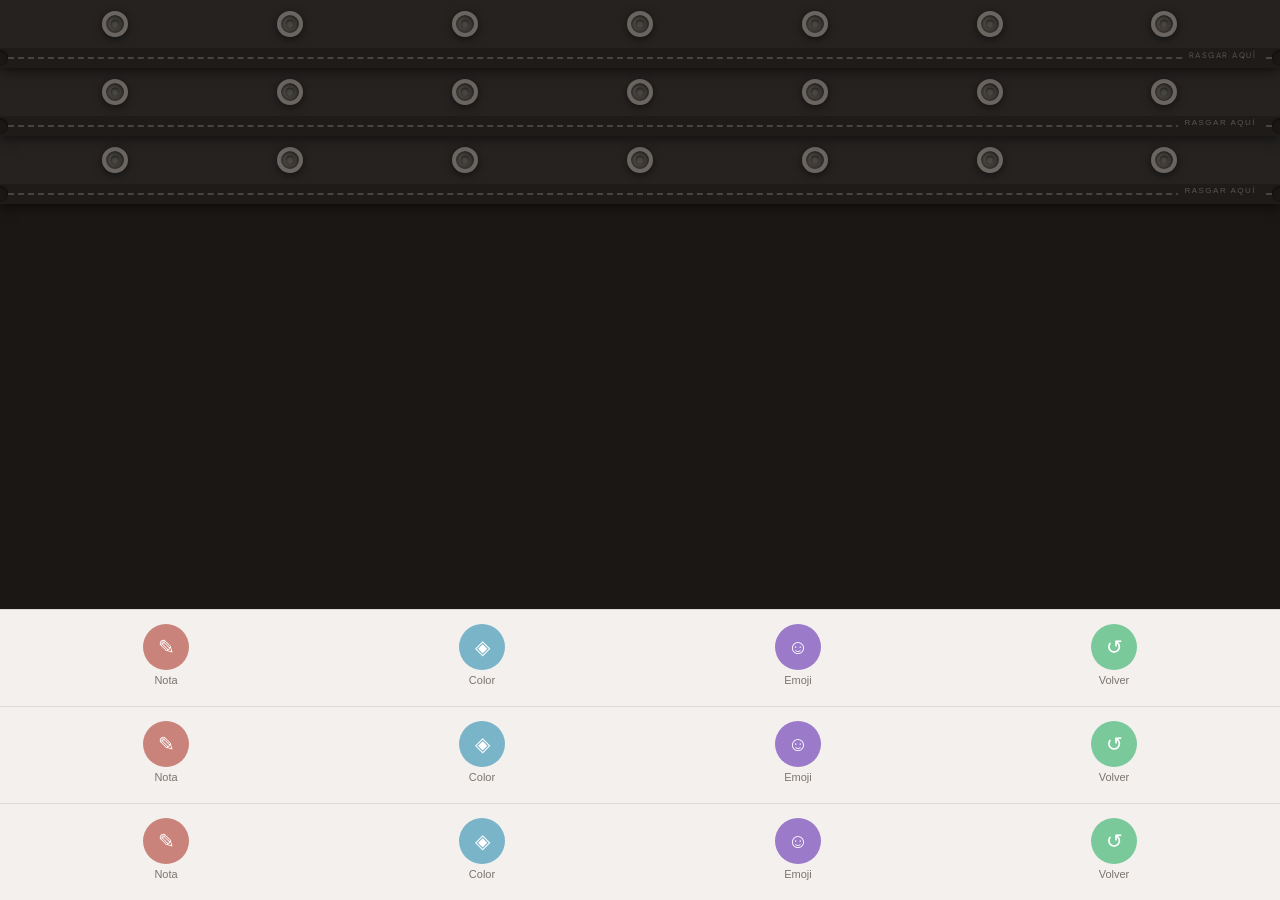
==== commit fad7f64a: "Add files via upload" ====
--- a/tearable.html
+++ b/tearable.html
@@ -3,849 +3,429 @@
 <head>
 <meta charset="UTF-8">
 <meta name="viewport" content="width=device-width, initial-scale=1.0, user-scalable=no">
-<title>T-Yel</title>
+<title>T-Yel Calendario</title>
 <link href="https://fonts.googleapis.com/css2?family=Syne:wght@700;800&family=DM+Sans:wght@400;500&display=swap" rel="stylesheet">
 <style>
 *{box-sizing:border-box;margin:0;padding:0;-webkit-tap-highlight-color:transparent}
-html,body{height:100%;overflow:hidden;background:#1a1714;font-family:"DM Sans",sans-serif;user-select:none;touch-action:none}
-#wrap{width:100vw;height:100vh;display:flex;flex-direction:column;overflow:hidden}
-#top-zone{flex-shrink:0;height:52px;position:relative;z-index:60;background:#252220;box-shadow:0 3px 14px rgba(0,0,0,.7)}
-#rings{position:absolute;inset:0;display:flex;align-items:center;justify-content:space-around;padding:0 30px;z-index:62;pointer-events:none}
-.ring{width:26px;height:26px;border-radius:50%;border:4px solid #6a6560;background:radial-gradient(circle at 35% 35%,#5a5550,#2e2a28);box-shadow:inset 0 2px 5px rgba(0,0,0,.6),0 2px 8px rgba(0,0,0,.5);position:relative;flex-shrink:0}
-.ring::after{content:"";position:absolute;top:50%;left:50%;transform:translate(-50%,-50%);width:9px;height:9px;border-radius:50%;background:#4a4844;box-shadow:inset 0 1px 3px rgba(0,0,0,.7)}
-#acc-stack{position:absolute;inset:0;pointer-events:none;z-index:58;overflow:hidden}
-.acc-strip{position:absolute;left:0;right:0;top:0;height:52px;display:flex;align-items:center;padding:0 20px;font-family:"Syne",sans-serif;font-size:11px;font-weight:700;color:rgba(255,255,255,.8)}
-#stage{flex:1;position:relative;overflow:hidden;min-height:0;touch-action:none}
-#tc{position:absolute;inset:0;z-index:6;touch-action:none;cursor:crosshair}
-#bar{flex-shrink:0;background:#f4f0ed;display:flex;align-items:center;justify-content:space-around;padding:10px 8px 16px;border-top:1px solid rgba(0,0,0,.09);z-index:10}
-.bb{display:flex;flex-direction:column;align-items:center;gap:4px;background:none;border:none;cursor:pointer;padding:4px 10px;border-radius:12px}
+html,body{height:100%;overflow:hidden;background:#1a1714;font-family:'DM Sans',sans-serif;user-select:none}
+
+#wrap{
+  width:100vw;height:100vh;
+  display:flex;flex-direction:column;
+  overflow:hidden;
+}
+
+/* ── CABECERA FIJA: ANILLAS ── */
+#header{
+  flex-shrink:0;
+  position:relative;
+  z-index:100;
+  background:#252220;
+  box-shadow:0 2px 12px rgba(0,0,0,.6);
+}
+
+/* barra de anillas */
+#rings-bar{
+  height:48px;
+  display:flex;align-items:center;justify-content:space-around;
+  padding:0 28px;
+}
+.ring{
+  width:26px;height:26px;border-radius:50%;
+  border:4px solid #6a6560;
+  background:radial-gradient(circle at 35% 35%,#5a5550,#2e2a28);
+  box-shadow:inset 0 2px 5px rgba(0,0,0,.6),0 2px 8px rgba(0,0,0,.5);
+  position:relative;flex-shrink:0;
+}
+.ring::after{
+  content:'';position:absolute;top:50%;left:50%;
+  transform:translate(-50%,-50%);
+  width:9px;height:9px;border-radius:50%;
+  background:#4a4844;
+  box-shadow:inset 0 1px 3px rgba(0,0,0,.7);
+}
+
+/* línea de corte discontinua */
+#cut-line{
+  height:20px;
+  background:#1e1b18;
+  display:flex;align-items:center;justify-content:center;
+  position:relative;
+  overflow:visible;
+}
+#cut-line::before{
+  content:'';
+  position:absolute;
+  left:-8px;top:50%;transform:translateY(-50%);
+  width:16px;height:16px;border-radius:50%;
+  background:#1a1714;
+  box-shadow:inset 0 1px 3px rgba(0,0,0,.5);
+}
+#cut-line::after{
+  content:'';
+  position:absolute;
+  right:-8px;top:50%;transform:translateY(-50%);
+  width:16px;height:16px;border-radius:50%;
+  background:#1a1714;
+  box-shadow:inset 0 1px 3px rgba(0,0,0,.5);
+}
+.cut-dashes{
+  width:calc(100% - 16px);
+  border-top:2px dashed rgba(255,255,255,.18);
+  position:relative;
+}
+.cut-label{
+  position:absolute;
+  right:10px;top:-9px;
+  font-size:8px;letter-spacing:1.5px;
+  color:rgba(255,255,255,.25);
+  text-transform:uppercase;
+  background:#1e1b18;
+  padding:0 6px;
+}
+
+/* cabeceras acumuladas (meses arrancados) */
+#acc-stack{
+  position:absolute;
+  top:0;left:0;right:0;
+  pointer-events:none;
+  z-index:90;
+}
+.acc-strip{
+  position:absolute;left:0;right:0;
+  height:48px;
+  display:flex;align-items:center;
+  padding:0 20px;
+  font-family:'Syne',sans-serif;
+  font-size:11px;font-weight:700;
+  color:rgba(255,255,255,.8);
+}
+
+/* ── CENTRO: TEARABLE IFRAME ── */
+#main{
+  flex:1;
+  position:relative;
+  overflow:hidden;
+  min-height:0;
+}
+#tearable-frame{
+  width:100%;height:100%;
+  border:none;display:block;
+  /* el tearable ocupa todo el espacio central */
+}
+
+/* ── FOOTER FIJO: BOTONES ── */
+#footer{
+  flex-shrink:0;
+  background:#f4f0ed;
+  display:flex;
+  align-items:center;
+  justify-content:space-around;
+  padding:10px 8px 16px;
+  border-top:1px solid rgba(0,0,0,.09);
+  z-index:100;
+}
+.bb{
+  display:flex;flex-direction:column;
+  align-items:center;gap:4px;
+  background:none;border:none;cursor:pointer;
+  padding:4px 12px;border-radius:12px;
+  transition:background .1s;
+}
 .bb:active{background:rgba(0,0,0,.07)}
-.bi{width:46px;height:46px;border-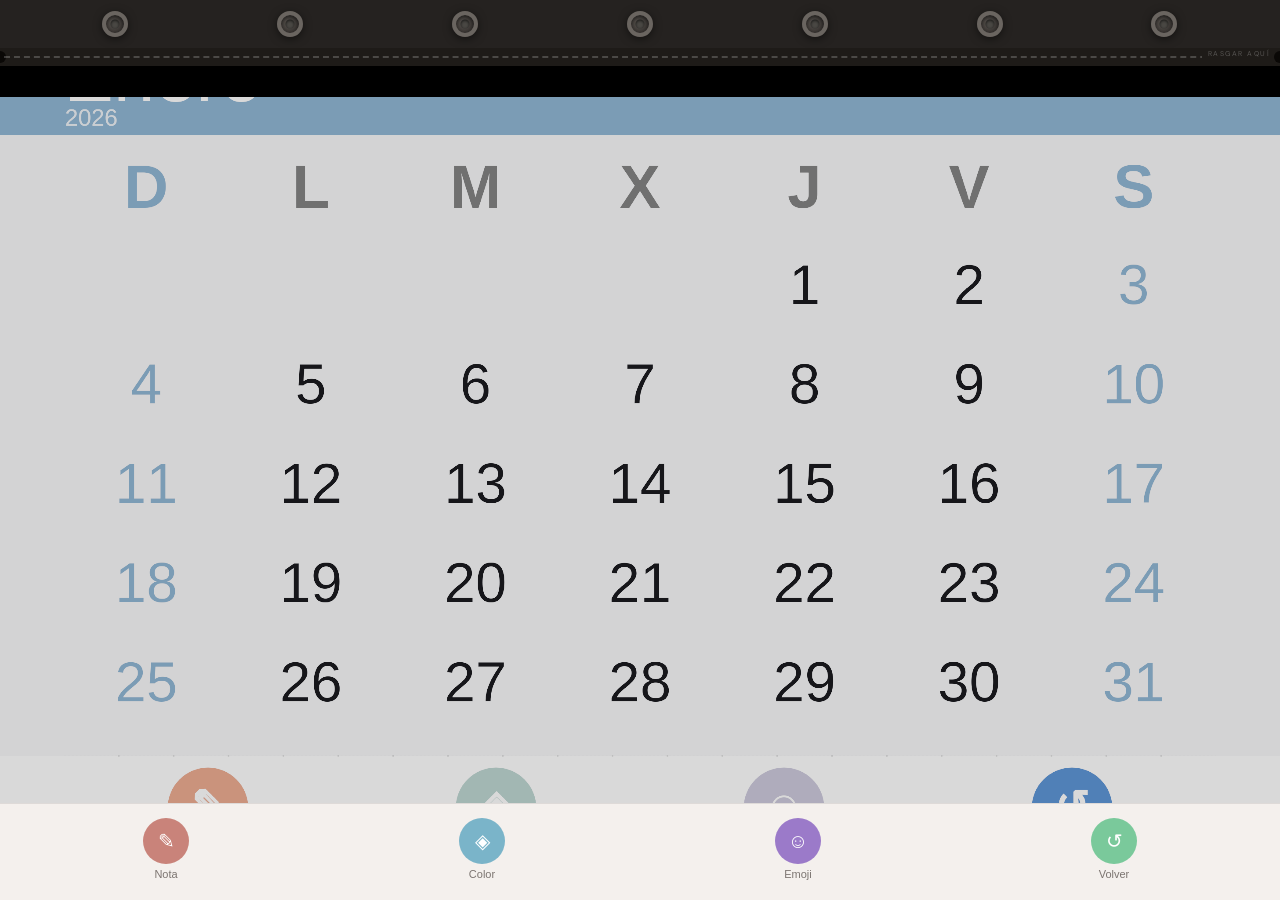
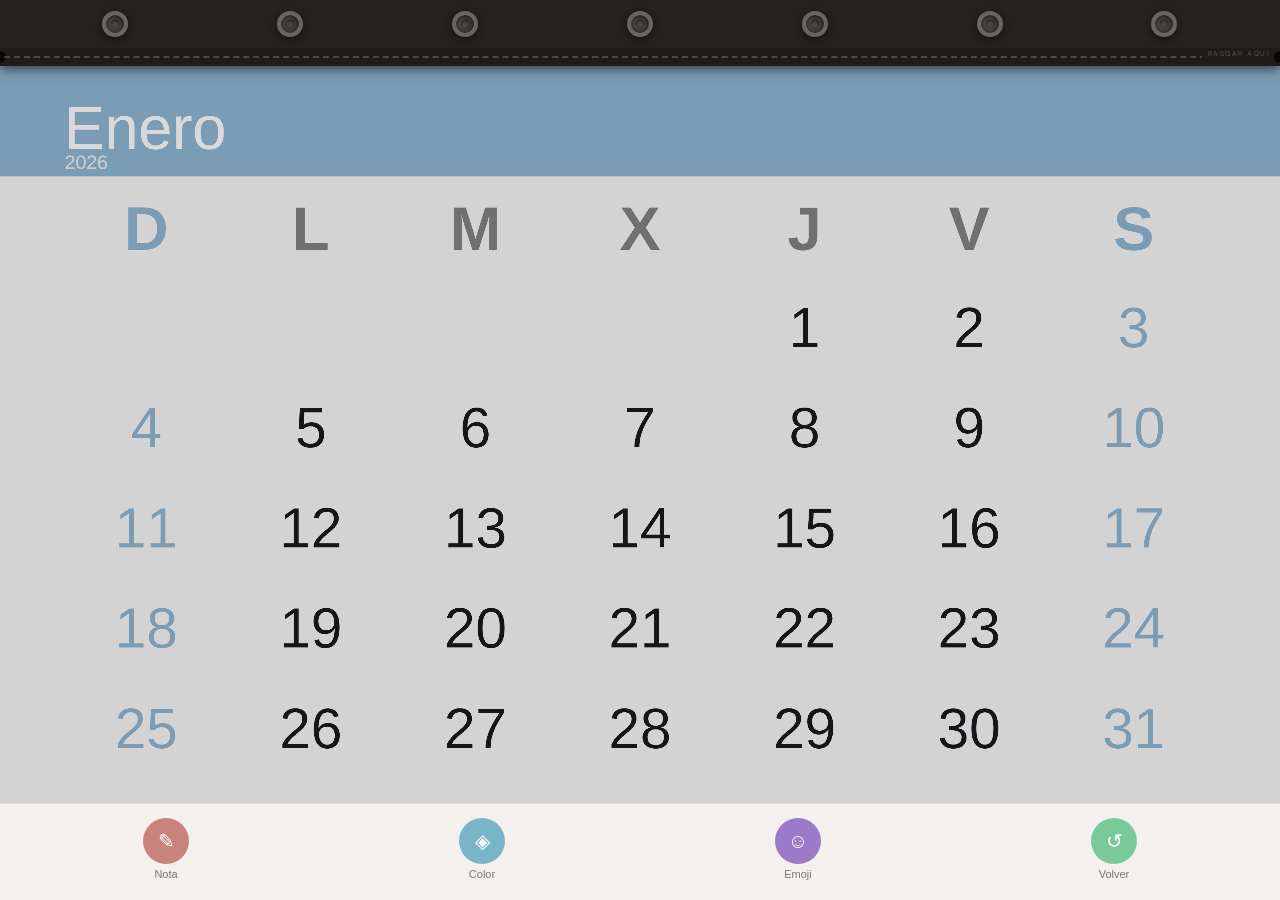
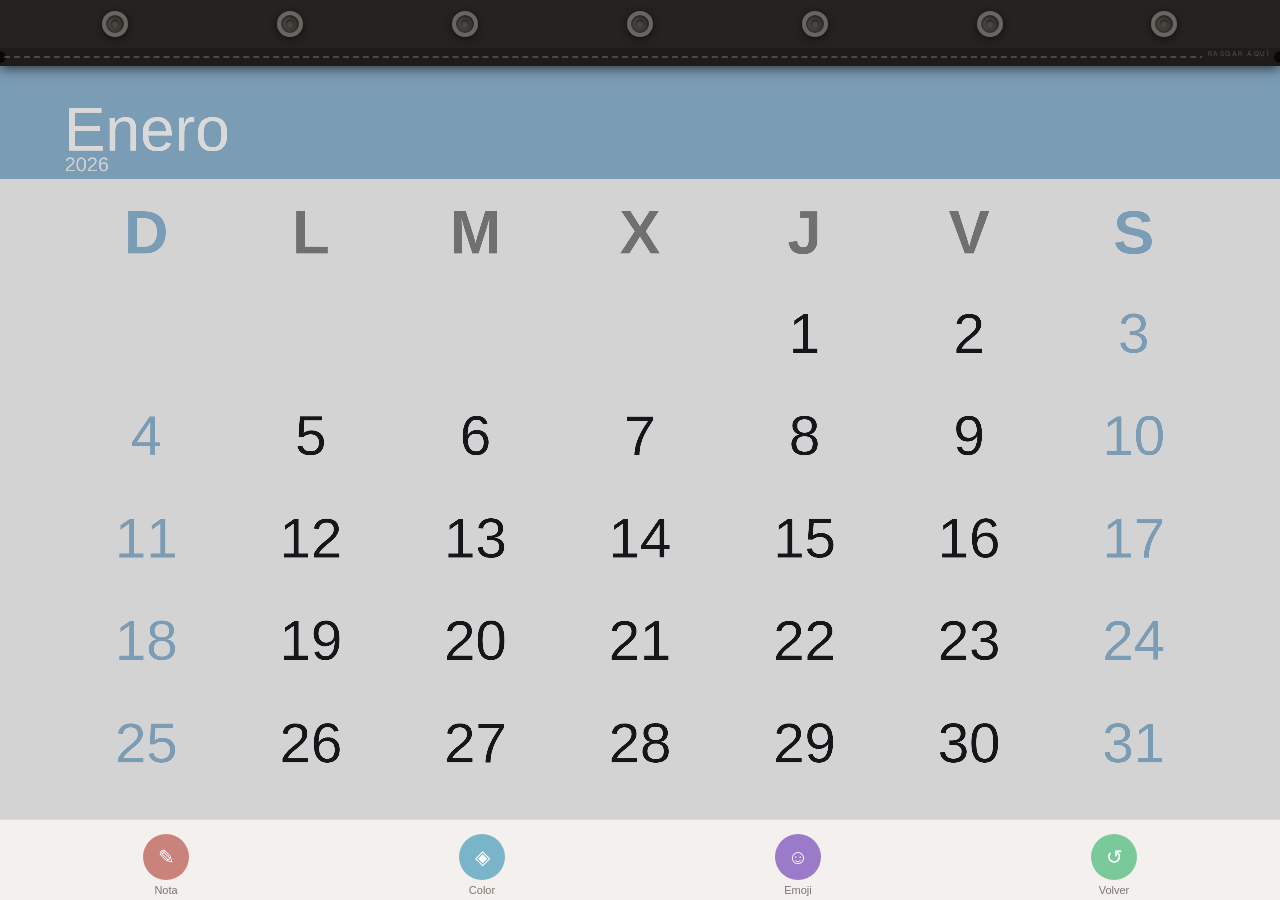
